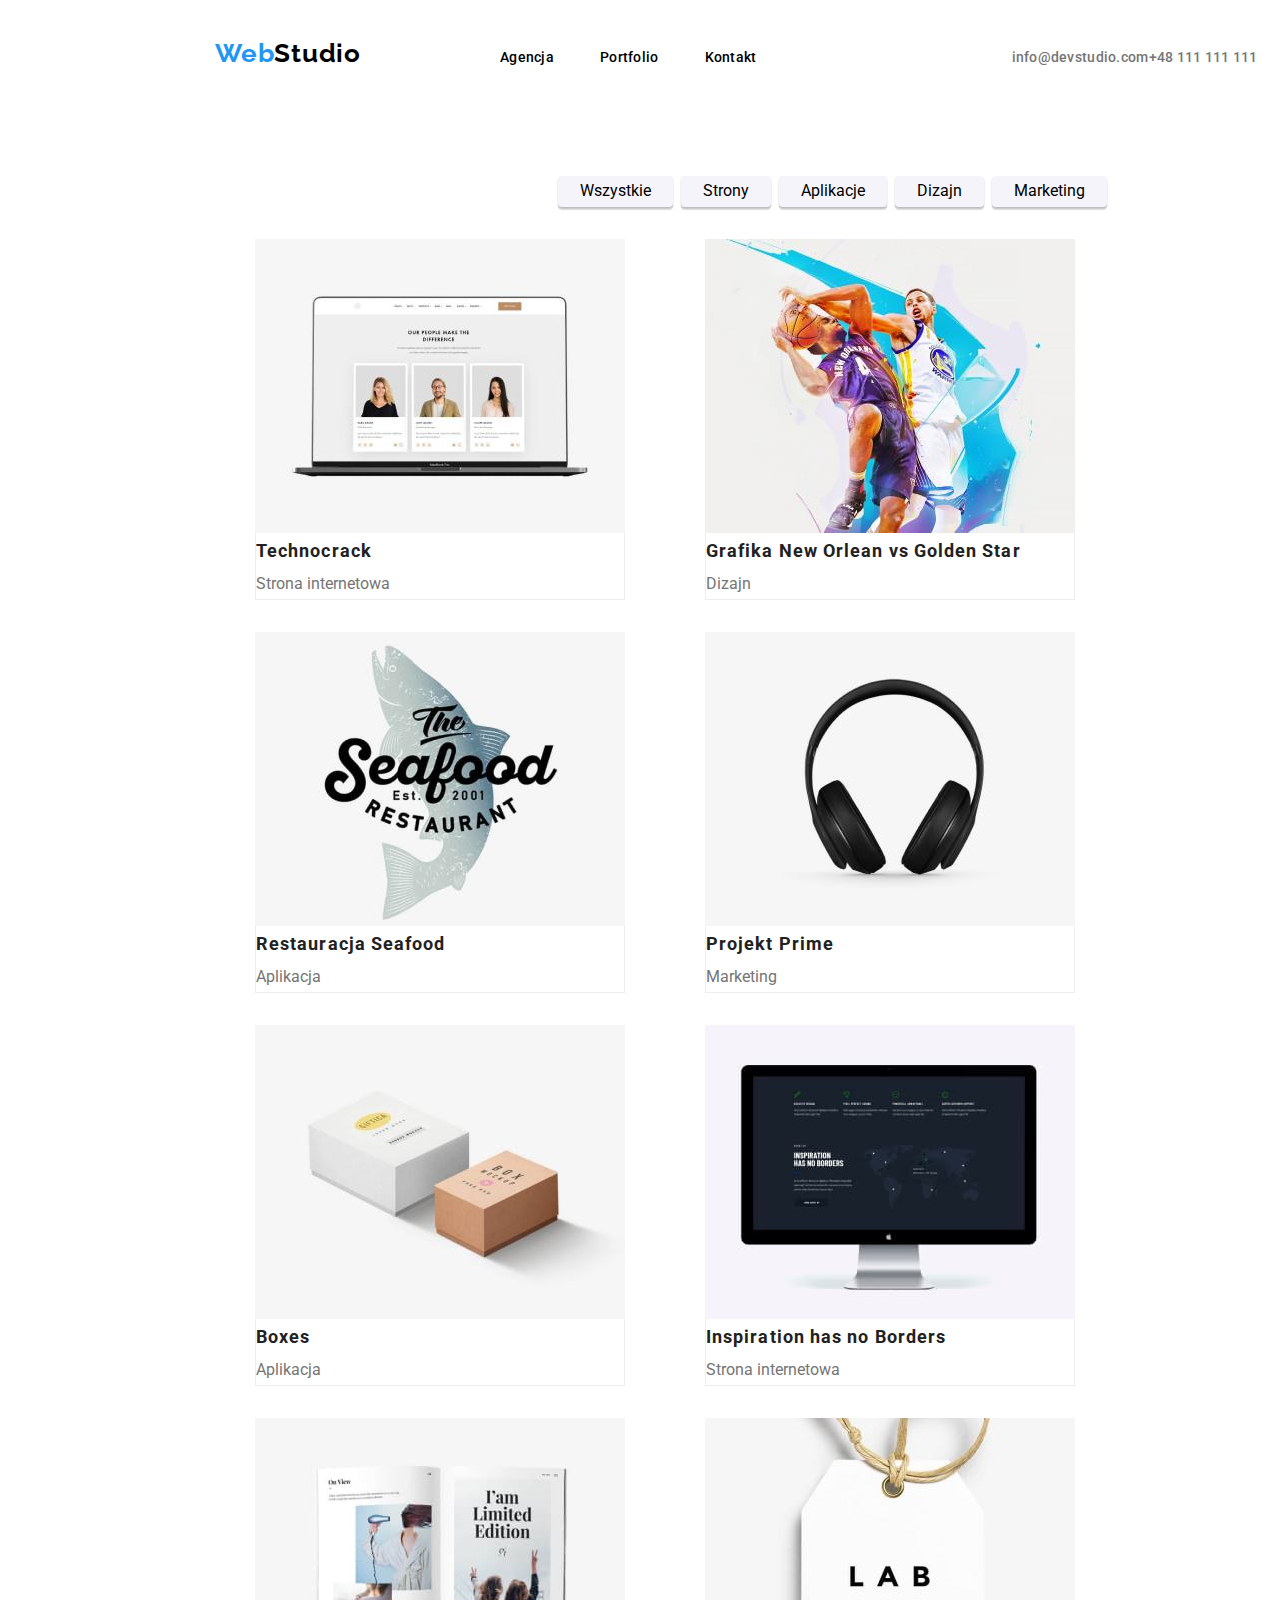
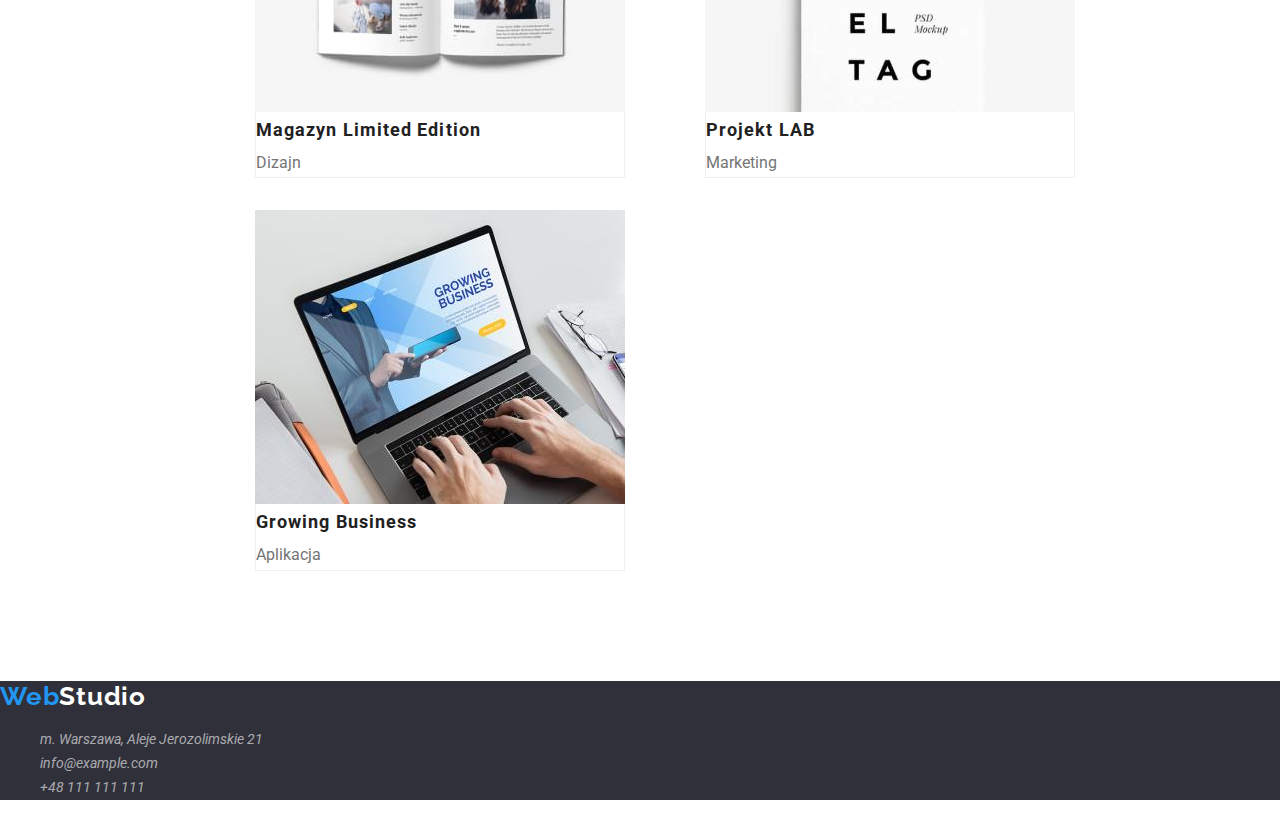
==== portfolio.html @ 96e6b560 "Add project" ====
<!DOCTYPE html>
<html lang="PL">
  <head>
    <meta charset="UTF-8" />
    <meta http-equiv="X-UA-Compatible" content="IE=edge" />
    <meta name="viewport" content="width=device-width, initial-scale=1.0" />
    <!--Open Google Fonts-->
    <link rel="preconnect" href="https://fonts.googleapis.com" />
    <link rel="preconnect" href="https://fonts.gstatic.com" crossorigin />
    <link
      href="https://fonts.googleapis.com/css2?family=Raleway:wght@700&family=Roboto:wght@400;500;700;900&display=swap"
      rel="stylesheet"
    />
    <!-- Close google fonts-->
    <link
      rel="stylesheet"
      href="https://cdnjs.cloudflare.com/ajax/libs/modern-normalize/1.0.0/modern-normalize.min.css"
    />
    <link rel="stylesheet" href="/css/styles.css" />
    <title>Portfolio</title>
  </head>

  <body>
    <div class="global-wrapper">
      <header>
        <section class="container">
          <a class="social-links" href="/index.html">
            <span class="top-webstudio-discriptions">Web</span
            ><span class="top-webstudio-discriptions-one">Studio</span></a
          >
          <nav>
            <ul class="container navigation">
              <li>
                <a class="nav-discription" href="#">Agencja</a>
              </li>
              <li>
                <a class="nav-discription" href="/portfolio.html">Portfolio</a>
              </li>
              <li>
                <a class="nav-discription" href="#">Kontakt</a>
              </li>
            </ul>
          </nav>

          <ul class="container">
            <li>
              <a class="contacts-discription" href="mailto:info@devstudio.com"
                >info@devstudio.com</a
              >
            </li>
            <li>
              <a class="contacts-discription" href="tel:+48111111111">+48 111 111 111</a>
            </li>
          </ul>
        </section>
      </header>

      <main>
        <div>
          <ul class="buttons-portfolio-area">
            <li><button class="selection-for-portfolio" type="button">Wszystkie</button></li>
            <li><button class="selection-for-portfolio" type="button">Strony</button></li>
            <li><button class="selection-for-portfolio" type="button">Aplikacje</button></li>
            <li><button class="selection-for-portfolio" type="button">Dizajn</button></li>
            <li><button class="selection-for-portfolio" type="button">Marketing</button></li>
          </ul>
        </div>

        <div class="photos-main-position">
          <ul class="photos-position">
            <li>
              <figure>
                <img
                  class="photos-discription"
                  src="images/portfolio-images/technocrack.jpg"
                  alt="strona internetowa, na której są pracownicy"
                />
                <figcaption class="figcaption-discription">
                  <span class="photo-text-style">Technocrack</span> <br />
                  Strona internetowa
                </figcaption>
              </figure>
            </li>
            <li>
              <figure>
                <img
                  class="photos-discription"
                  src="images/portfolio-images/grafika-new-orlean-vs-golden-star.jpg"
                  alt="strona internetowa, na której są pracownicy"
                />
                <figcaption class="figcaption-discription">
                  <span class="photo-text-style">Grafika New Orlean vs Golden Star</span> <br />
                  Dizajn
                </figcaption>
              </figure>
            </li>
            <li>
              <figure>
                <img
                  class="photos-discription"
                  src="images/portfolio-images/restauracja-seafood.jpg"
                  alt="strona internetowa, na której są pracownicy"
                />
                <figcaption class="figcaption-discription">
                  <span class="photo-text-style">Restauracja Seafood</span> <br />
                  Aplikacja
                </figcaption>
              </figure>
            </li>
            <li>
              <figure>
                <img
                  class="photos-discription"
                  src="images/portfolio-images/projekt-prime.jpg"
                  alt="strona internetowa, na której są pracownicy"
                />
                <figcaption class="figcaption-discription">
                  <span class="photo-text-style">Projekt Prime</span> <br />
                  Marketing
                </figcaption>
              </figure>
            </li>
            <li>
              <figure>
                <img
                  class="photos-discription"
                  src="images/portfolio-images/projekt-boxes.jpg"
                  alt="strona internetowa, na której są pracownicy"
                />
                <figcaption class="figcaption-discription">
                  <span class="photo-text-style">Boxes</span> <br />
                  Aplikacja
                </figcaption>
              </figure>
            </li>
            <li>
              <figure>
                <img
                  class="photos-discription"
                  src="images/portfolio-images/inspiration-has-no-borders.jpg"
                  alt="strona internetowa, na której są pracownicy"
                />
                <figcaption class="figcaption-discription">
                  <span class="photo-text-style">Inspiration has no Borders</span> <br />
                  Strona internetowa
                </figcaption>
              </figure>
            </li>
            <li>
              <figure>
                <img
                  class="photos-discription"
                  src="images/portfolio-images/magazyn-limited-edition.jpg"
                  alt="strona internetowa, na której są pracownicy"
                />
                <figcaption class="figcaption-discription">
                  <span class="photo-text-style">Magazyn Limited Edition</span> <br />
                  Dizajn
                </figcaption>
              </figure>
            </li>
            <li>
              <figure>
                <img
                  class="photos-discription"
                  src="images/portfolio-images/projekt-lab.jpg"
                  alt="strona internetowa, na której są pracownicy"
                />
                <figcaption class="figcaption-discription">
                  <span class="photo-text-style">Projekt LAB</span> <br />
                  Marketing
                </figcaption>
              </figure>
            </li>
            <li>
              <figure>
                <img
                  class="photos-discription"
                  src="images/portfolio-images/growing-business.jpg"
                  alt="strona internetowa, na której są pracownicy"
                />
                <figcaption class="figcaption-discription">
                  <span class="photo-text-style">Growing Business</span> <br />
                  Aplikacja
                </figcaption>
              </figure>
            </li>
          </ul>
        </div>
      </main>

      <footer>
        <div class="footer-discription">
          <a class="social-links" href="index.html">
            <span class="down-webstudio-discription">Web</span
            ><span class="down-webstudio-discription-one">Studio</span></a
          >
          <address>
            <ul>
              <li>
                <a class="footer-address" href="https://goo.gl/maps/fYrhQ94LUuPDDyDd8">
                  m. Warszawa, Aleje Jerozolimskie 21</a
                >
              </li>
              <li>
                <a class="footer-address" href="mailto:info@example.com">info@example.com</a>
              </li>
              <li>
                <a class="footer-address" href="tel:+48111111111">+48 111 111 111</a>
              </li>
            </ul>
          </address>
        </div>
      </footer>
    </div>
  </body>
</html>
---- css/styles.css ----
body {
  font-family: 'Roboto';
  color: var(--color-white);
  max-width: 1600px;
  margin: 0px auto;
}

ul,
li {
  list-style-type: none;
}

.global-wrapper {
  max-width: 1600px;
}

:root {
  --color-blue: #2196f3;
  --color-grey: #757575;
  --color-white: #ffffff;
  --bg-color: #2f303a;
}

.social-links {
  text-decoration: none;
}

.top-webstudio-discriptions-one,
.top-webstudio-discriptions {
  color: var(--color-blue);
  font-family: 'Raleway', sans-serif;
  font-weight: 700;
  font-size: 26px;
  line-height: 1.19;
  letter-spacing: 0.03em;
  text-decoration: none;
}

.top-webstudio-discriptions-one {
  color: #000000;
}

.nav-discription {
  margin-left: 46px;
  font-weight: 500;
  font-size: 14px;
  line-height: 1.14;
  letter-spacing: 0.02em;
  color: #000000;
  text-decoration: none;
}

.contacts-discription {
  font-weight: 500;
  font-size: 14px;
  line-height: 1.14;
  letter-spacing: 0.02em;
  color: var(--color-grey);
  text-decoration: none;
}

.contacts-discription:hover,
.footer-address:hover,
.nav-discription:hover {
  color: var(--color-blue);
}

.main-discription {
  margin-bottom: 94px;
  flex-direction: column;
  display: flex;
  align-items: center;
  justify-content: center;
  border: 1px solid red;
  background-color: var(--bg-color);
  width: 1600px;
  height: 600px;
}

.main-text {
  margin: 0px;
  max-width: 696px;
  font-weight: 900;
  font-size: 44px;
  line-height: 1.36;
  text-align: center;
  letter-spacing: 0.06em;
  color: var(--color-white);
}

.text-and-inf-block-area {
  display: flex;
  margin: 0px 0px 94px 215px;
  padding: 0px;
}

.inf-discription {
  margin-left: 30px;
  max-width: 270px;
  padding: 0px;
  font-weight: 400;
  font-size: 14px;
  line-height: 1.71;
  letter-spacing: 0.03em;
  color: var(--color-grey);
}

.button-type {
  border: none;
  border-radius: 4px;
  padding: 10px 41px 10px 42px;
  margin-top: -4px;
  background-color: var(--color-blue);
}

.selection {
  font-weight: 700;
  font-size: 16px;
  line-height: 1.87;
  letter-spacing: 0.06em;
  cursor: pointer;
  color: var(--color-white);
}

.selection-for-portfolio {
  margin-left: 8px;
  border: none;
  border-radius: 4px;
  padding: 6px 22px;
  box-shadow: 0px 3px 1px rgba(0, 0, 0, 0.1), 0px 1px 2px rgba(0, 0, 0, 0.08),
    0px 2px 2px rgba(0, 0, 0, 0.12);
  cursor: pointer;
  background: #f5f4fa;
}

.selection-for-portfolio:focus,
.selection-for-portfolio:active,
.selection-for-portfolio:hover {
  color: var(--color-white);
  background-color: var(--color-blue);
}

.text-block-discription {
  margin-left: 30px;
  margin-bottom: 10px;
  font-weight: 700;
  font-size: 14px;
  line-height: 1.14;
  letter-spacing: 0.03em;
  color: #212121;
}

.secondary-discription {
  margin-bottom: 94px;
  text-align: center;
  font-weight: 700;
  font-size: 36px;
  line-height: 1.16;
  letter-spacing: 0.03em;
  color: #212121;
}

.what-we-do {
  margin: 0px 0px 50px 0px;
}

.our-team {
  margin: 94px 0px 50px 0px;
  text-align: center;
}

.photos-block-two-area {
  display: flex;
}

.main-our-team {
  background: #f5f4fa;
  margin-bottom: 0px;
  margin-left: 215px;
}
.photos-position {
  display: flex;
  flex-wrap: wrap;
  margin: 0px 0px 94px 215px;
  padding: 0px;
}

.photos-discription {
  vertical-align: middle;
  width: 370px;
  height: 294px;
}

.photo-text-style {
  font-weight: 700;
  font-size: 18px;
  line-height: 2;
  letter-spacing: 0.06em;
  color: #212121;
}

.photos-block-two {
  margin-left: 30px;
  width: 270px;
  height: 260px;
}

.figcaption-discription {
  margin-top: 0px;
  border-left: 1px solid #eeeeee;
  border-bottom: 1px solid #eeeeee;
  border-right: 1px solid #eeeeee;
  font-weight: 400;
  font-size: 16px;
  line-height: 1.87;
  color: var(--color-grey);
}

.name-discription {
  text-align: center;
  margin-bottom: 10px;
  font-weight: 500;
  font-size: 16px;
  line-height: 1.18;
  letter-spacing: 0.03em;
  color: #212121;
}

.position {
  margin-left: 60px;
  text-align: center;
  font-weight: 400;
  font-size: 16px;
  line-height: 1.18;
  letter-spacing: 0.03em;
  color: var(--color-grey);
}

.footer-discription {
  margin: 0px 0px 0px 0;
  width: 1600px;
  background: var(--bg-color);
}

.footer-address {
  font-weight: 400;
  font-size: 14px;
  line-height: 1.7;
  color: rgba(255, 255, 255, 0.6);
  text-decoration: none;
}

.down-webstudio-discription,
.down-webstudio-discription-one {
  font-family: 'Raleway', sans-serif;
  font-weight: 700;
  font-size: 26px;
  line-height: 1.19;
  letter-spacing: 0.03em;
}

.down-webstudio-discription {
  color: var(--color-blue);
}

.down-webstudio-discription-one {
  color: var(--color-white);
}

.buttons-portfolio-area {
  display: flex;
  margin-top: 94px;
  margin-left: 510px;
}

.container {
  display: flex;
  align-items: flex-start;
  align-items: baseline;
  margin-top: 24px;
  margin-left: 215px;
  max-width: 1600px;
}

.navigation {
  margin-left: 93px;
  padding: 0px;
}
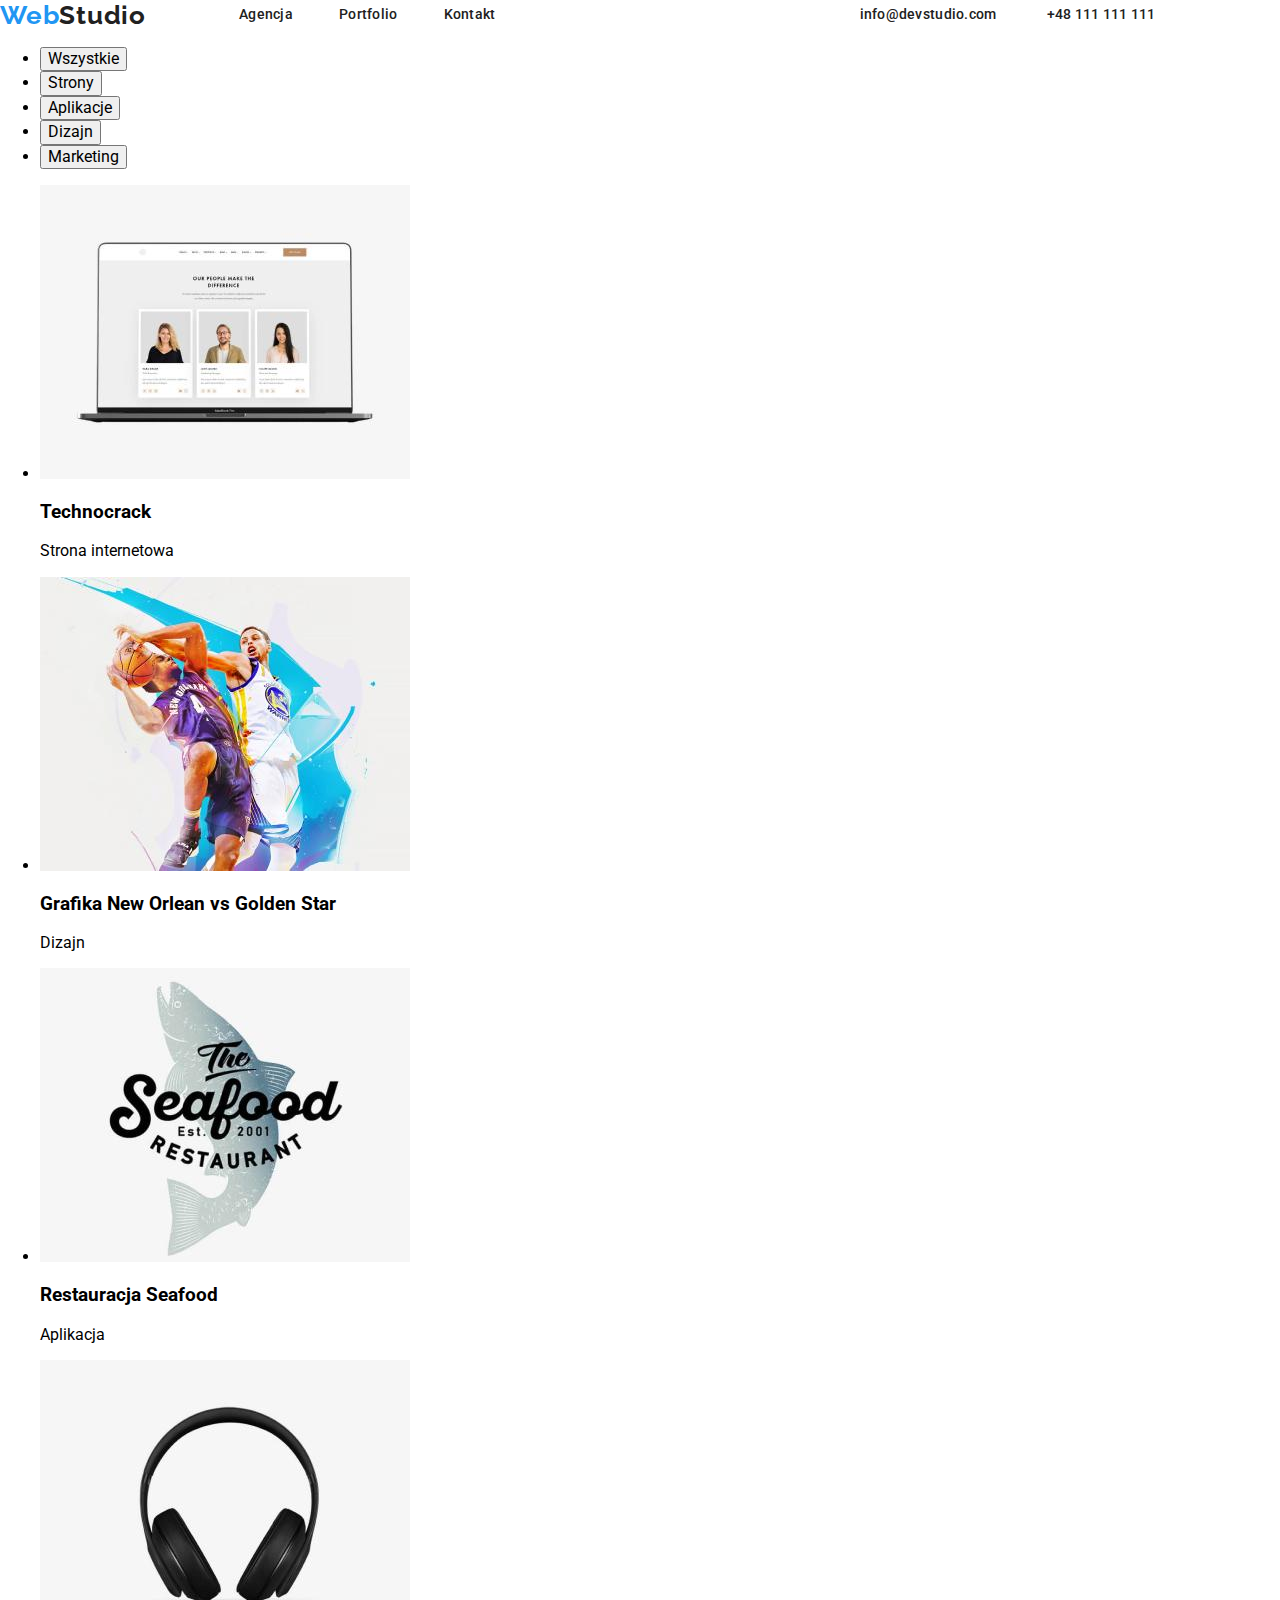
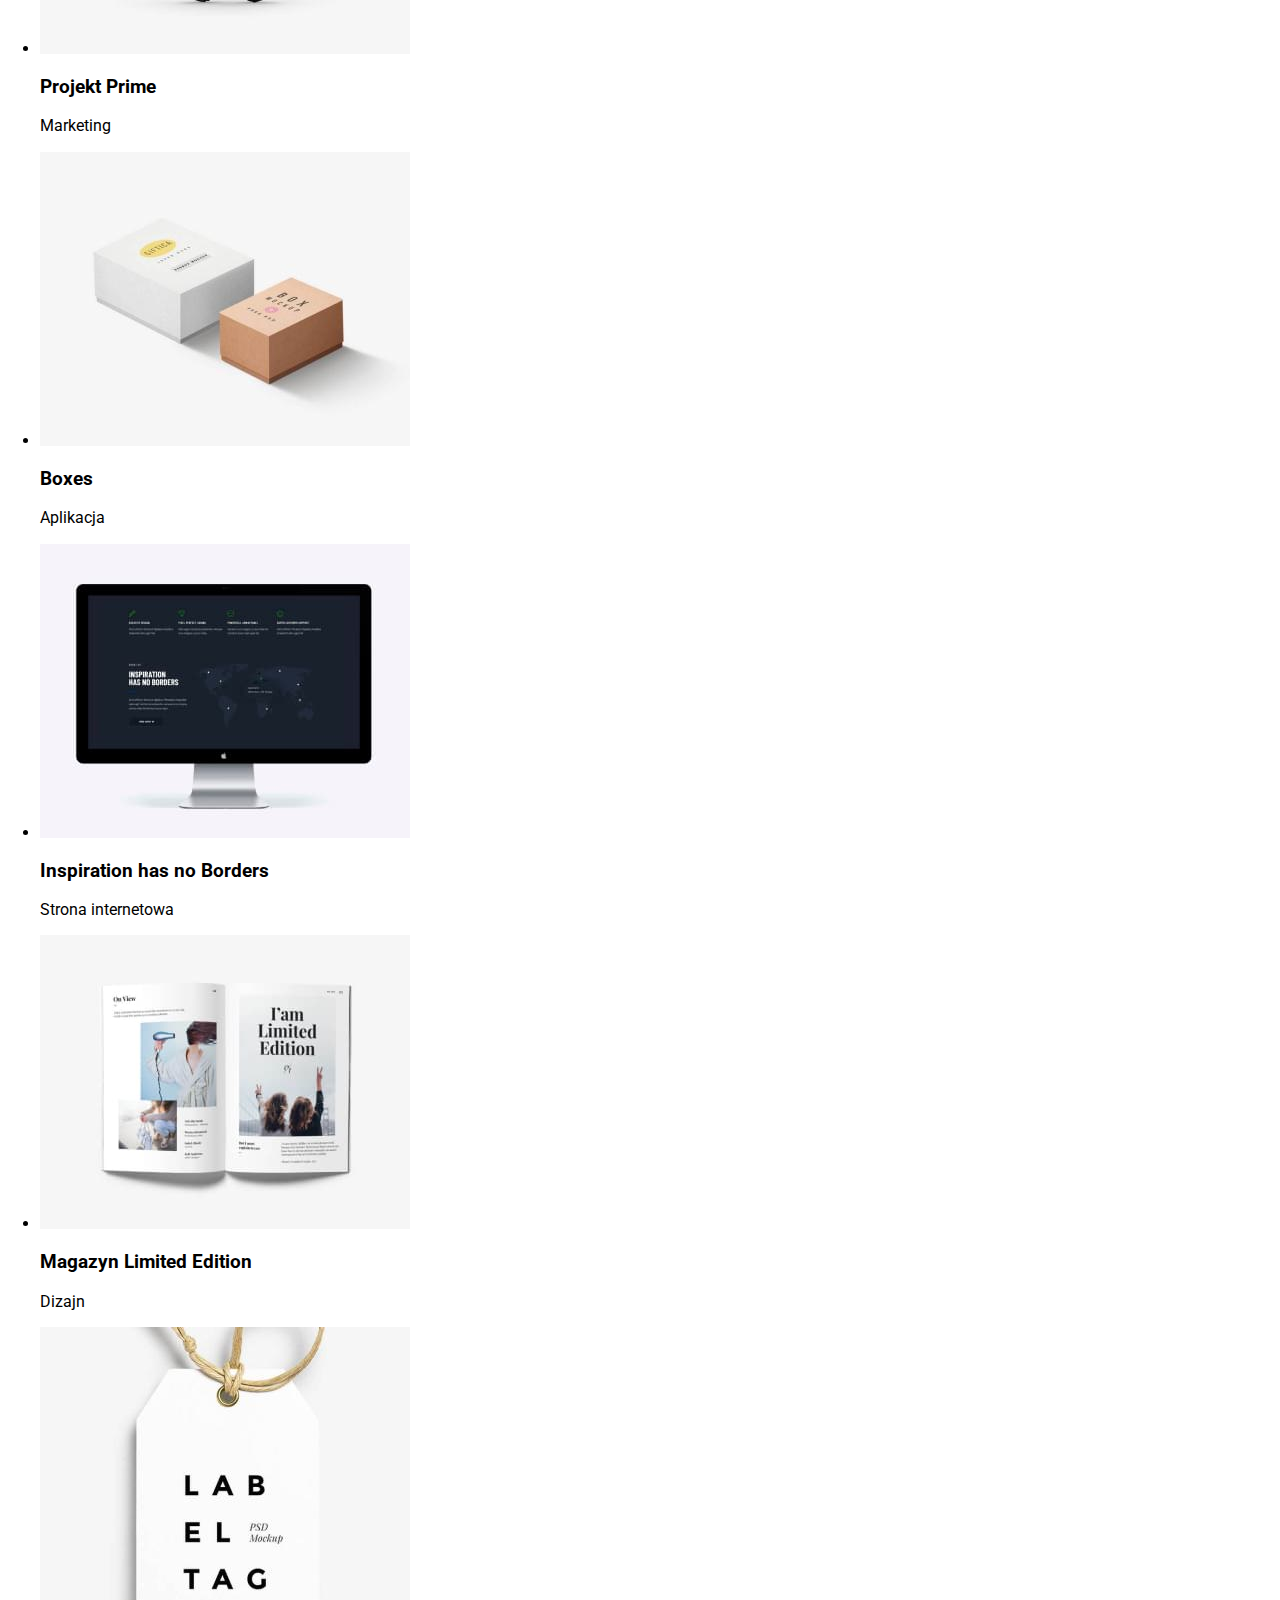
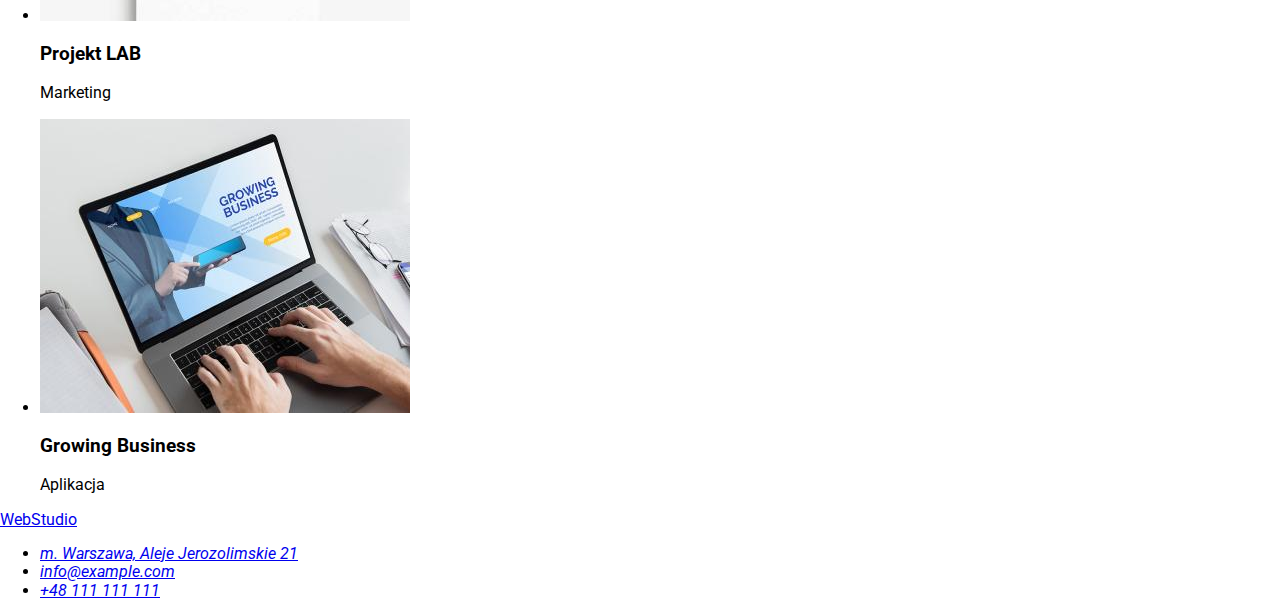
==== commit 4dc86272: "Global Changes" ====
--- a/portfolio.html
+++ b/portfolio.html
@@ -16,197 +16,139 @@
       rel="stylesheet"
       href="https://cdnjs.cloudflare.com/ajax/libs/modern-normalize/1.0.0/modern-normalize.min.css"
     />
-    <link rel="stylesheet" href="/css/styles.css" />
+    <link rel="stylesheet" href="css/styles.css" />
     <title>Portfolio</title>
   </head>
 
   <body>
-    <div class="global-wrapper">
-      <header>
-        <section class="container">
-          <a class="social-links" href="/index.html">
-            <span class="top-webstudio-discriptions">Web</span
-            ><span class="top-webstudio-discriptions-one">Studio</span></a
-          >
-          <nav>
-            <ul class="container navigation">
-              <li>
-                <a class="nav-discription" href="#">Agencja</a>
-              </li>
-              <li>
-                <a class="nav-discription" href="/portfolio.html">Portfolio</a>
-              </li>
-              <li>
-                <a class="nav-discription" href="#">Kontakt</a>
-              </li>
-            </ul>
-          </nav>
+    <header>
+      <section class="wrapper">
+        <div class="nav-discription">
+        <a class="social-links" href="/index.html"><span class="top-logo-one">Web</span><span class="top-logo-two">Studio</span></a>
+        <nav>
+          <ul class="nav-discription site-navigation">
+            <li><a class="social-links" href="#">Agencja</a></li>
+            <li>
+            <a class="social-links" href="portfolio.html">Portfolio</a>
+            </li>
+            <li><a class="social-links" href="#">Kontakt</a></li>
+          </ul>
+      </nav>
 
-          <ul class="container">
-            <li>
-              <a class="contacts-discription" href="mailto:info@devstudio.com"
-                >info@devstudio.com</a
-              >
-            </li>
-            <li>
-              <a class="contacts-discription" href="tel:+48111111111">+48 111 111 111</a>
-            </li>
-          </ul>
-        </section>
-      </header>
+        <ul class="nav-discription contacts">
+          <li>
+          <a class="social-links" href="mailto:info@devstudio.com">info@devstudio.com</a>
+          </li>
+          <li><a class="social-links" href="tel:+48111111111">+48 111 111 111</a></li>
+        </ul>
+      </div>
+    </header>
 
       <main>
         <div>
-          <ul class="buttons-portfolio-area">
-            <li><button class="selection-for-portfolio" type="button">Wszystkie</button></li>
-            <li><button class="selection-for-portfolio" type="button">Strony</button></li>
-            <li><button class="selection-for-portfolio" type="button">Aplikacje</button></li>
-            <li><button class="selection-for-portfolio" type="button">Dizajn</button></li>
-            <li><button class="selection-for-portfolio" type="button">Marketing</button></li>
+          <ul>
+            <li><button type="button">Wszystkie</button></li>
+            <li><button type="button">Strony</button></li>
+            <li><button type="button">Aplikacje</button></li>
+            <li><button type="button">Dizajn</button></li>
+            <li><button type="button">Marketing</button></li>
           </ul>
         </div>
 
-        <div class="photos-main-position">
-          <ul class="photos-position">
+        <div>
+          <ul>
             <li>
-              <figure>
-                <img
-                  class="photos-discription"
-                  src="images/portfolio-images/technocrack.jpg"
-                  alt="strona internetowa, na której są pracownicy"
-                />
-                <figcaption class="figcaption-discription">
-                  <span class="photo-text-style">Technocrack</span> <br />
-                  Strona internetowa
-                </figcaption>
-              </figure>
+              <img
+                src="images/portfolio-images/technocrack.jpg"
+                alt="strona internetowa, na której są pracownicy"
+              />
+              <h3>Technocrack</h3>
+              <p>Strona internetowa</p>
             </li>
             <li>
-              <figure>
-                <img
-                  class="photos-discription"
-                  src="images/portfolio-images/grafika-new-orlean-vs-golden-star.jpg"
-                  alt="strona internetowa, na której są pracownicy"
-                />
-                <figcaption class="figcaption-discription">
-                  <span class="photo-text-style">Grafika New Orlean vs Golden Star</span> <br />
-                  Dizajn
-                </figcaption>
-              </figure>
+              <img
+                src="images/portfolio-images/grafika-new-orlean-vs-golden-star.jpg"
+                alt="strona internetowa, na której są pracownicy"
+              />
+              <h3>Grafika New Orlean vs Golden Star</h3>
+              <p>Dizajn</p>
             </li>
             <li>
-              <figure>
-                <img
-                  class="photos-discription"
-                  src="images/portfolio-images/restauracja-seafood.jpg"
-                  alt="strona internetowa, na której są pracownicy"
-                />
-                <figcaption class="figcaption-discription">
-                  <span class="photo-text-style">Restauracja Seafood</span> <br />
-                  Aplikacja
-                </figcaption>
-              </figure>
+              <img
+                src="images/portfolio-images/restauracja-seafood.jpg"
+                alt="strona internetowa, na której są pracownicy"
+              />
+              <h3>Restauracja Seafood</h3>
+              <p>Aplikacja</p>
             </li>
             <li>
-              <figure>
-                <img
-                  class="photos-discription"
-                  src="images/portfolio-images/projekt-prime.jpg"
-                  alt="strona internetowa, na której są pracownicy"
-                />
-                <figcaption class="figcaption-discription">
-                  <span class="photo-text-style">Projekt Prime</span> <br />
-                  Marketing
-                </figcaption>
-              </figure>
+              <img
+                src="images/portfolio-images/projekt-prime.jpg"
+                alt="strona internetowa, na której są pracownicy"
+              />
+              <h3>Projekt Prime</h3>
+              <p>Marketing</p>
             </li>
             <li>
-              <figure>
-                <img
-                  class="photos-discription"
-                  src="images/portfolio-images/projekt-boxes.jpg"
-                  alt="strona internetowa, na której są pracownicy"
-                />
-                <figcaption class="figcaption-discription">
-                  <span class="photo-text-style">Boxes</span> <br />
-                  Aplikacja
-                </figcaption>
-              </figure>
+              <img
+                src="images/portfolio-images/projekt-boxes.jpg"
+                alt="strona internetowa, na której są pracownicy"
+              />
+              <h3>Boxes</h3>
+              <p>Aplikacja</p>
             </li>
             <li>
-              <figure>
-                <img
-                  class="photos-discription"
-                  src="images/portfolio-images/inspiration-has-no-borders.jpg"
-                  alt="strona internetowa, na której są pracownicy"
-                />
-                <figcaption class="figcaption-discription">
-                  <span class="photo-text-style">Inspiration has no Borders</span> <br />
-                  Strona internetowa
-                </figcaption>
-              </figure>
+              <img
+                src="images/portfolio-images/inspiration-has-no-borders.jpg"
+                alt="strona internetowa, na której są pracownicy"
+              />
+              <h3>Inspiration has no Borders</h3>
+              <p>Strona internetowa</p>
             </li>
             <li>
-              <figure>
-                <img
-                  class="photos-discription"
-                  src="images/portfolio-images/magazyn-limited-edition.jpg"
-                  alt="strona internetowa, na której są pracownicy"
-                />
-                <figcaption class="figcaption-discription">
-                  <span class="photo-text-style">Magazyn Limited Edition</span> <br />
-                  Dizajn
-                </figcaption>
-              </figure>
+              <img
+                src="images/portfolio-images/magazyn-limited-edition.jpg"
+                alt="strona internetowa, na której są pracownicy"
+              />
+              <h3>Magazyn Limited Edition</h3>
+              <p>Dizajn</p>
             </li>
             <li>
-              <figure>
-                <img
-                  class="photos-discription"
-                  src="images/portfolio-images/projekt-lab.jpg"
-                  alt="strona internetowa, na której są pracownicy"
-                />
-                <figcaption class="figcaption-discription">
-                  <span class="photo-text-style">Projekt LAB</span> <br />
-                  Marketing
-                </figcaption>
-              </figure>
+              <img
+                src="images/portfolio-images/projekt-lab.jpg"
+                alt="strona internetowa, na której są pracownicy"
+              />
+              <h3>Projekt LAB</h3>
+              <p>Marketing</p>
             </li>
             <li>
-              <figure>
-                <img
-                  class="photos-discription"
-                  src="images/portfolio-images/growing-business.jpg"
-                  alt="strona internetowa, na której są pracownicy"
-                />
-                <figcaption class="figcaption-discription">
-                  <span class="photo-text-style">Growing Business</span> <br />
-                  Aplikacja
-                </figcaption>
-              </figure>
+              <img
+                src="images/portfolio-images/growing-business.jpg"
+                alt="strona internetowa, na której są pracownicy"
+              />
+              <h3>Growing Business</h3>
+              <p>Aplikacja</p>
             </li>
           </ul>
         </div>
       </main>
 
       <footer>
-        <div class="footer-discription">
-          <a class="social-links" href="index.html">
-            <span class="down-webstudio-discription">Web</span
-            ><span class="down-webstudio-discription-one">Studio</span></a
-          >
+        <div>
+          <a href="index.html">WebStudio</a>
+
           <address>
             <ul>
               <li>
-                <a class="footer-address" href="https://goo.gl/maps/fYrhQ94LUuPDDyDd8">
-                  m. Warszawa, Aleje Jerozolimskie 21</a
+                <a href="https://goo.gl/maps/fYrhQ94LUuPDDyDd8"
+                  >m. Warszawa, Aleje Jerozolimskie 21</a
                 >
               </li>
               <li>
-                <a class="footer-address" href="mailto:info@example.com">info@example.com</a>
+                <a href="mailto:info@example.com">info@example.com</a>
               </li>
               <li>
-                <a class="footer-address" href="tel:+48111111111">+48 111 111 111</a>
+                <a href="tel:+48111111111">+48 111 111 111</a>
               </li>
             </ul>
           </address>
--- a/css/styles.css
+++ b/css/styles.css
@@ -1,85 +1,108 @@
 body {
   font-family: 'Roboto';
-  color: var(--color-white);
-  max-width: 1600px;
-  margin: 0px auto;
-}
-
-ul,
-li {
-  list-style-type: none;
+  background: #ffffff;
+}
+
+:root {
+  --color-black: #212121;
+  --color-white: #ffffff;
+  --color-blue: #2196f3;
+  --bg-color: #2f303a;
 }
 
 .global-wrapper {
-  max-width: 1600px;
-}
-
-:root {
-  --color-blue: #2196f3;
-  --color-grey: #757575;
-  --color-white: #ffffff;
-  --bg-color: #2f303a;
-}
-
-.social-links {
-  text-decoration: none;
-}
-
-.top-webstudio-discriptions-one,
-.top-webstudio-discriptions {
-  color: var(--color-blue);
-  font-family: 'Raleway', sans-serif;
-  font-weight: 700;
-  font-size: 26px;
-  line-height: 1.19;
-  letter-spacing: 0.03em;
-  text-decoration: none;
-}
-
-.top-webstudio-discriptions-one {
-  color: #000000;
+  max-width: 1200px;
+  margin: 0 auto;
+}
+
+.header-wrapper {
+  max-width: 1200px;
+  margin: 0 auto;
+  margin-bottom: 32px;
+  margin-top: 32px;
 }
 
 .nav-discription {
-  margin-left: 46px;
+  max-width: 1200px;
+  margin: 0px;
+  padding: 0px;
+  display: flex;
+  list-style: none;
+  align-items: center;
+}
+
+.site-navigation {
+  font-family: 'Roboto';
   font-weight: 500;
   font-size: 14px;
   line-height: 1.14;
   letter-spacing: 0.02em;
-  color: #000000;
-  text-decoration: none;
-}
-
-.contacts-discription {
+  margin-left: 93px;
+  gap: 46px;
+}
+
+.contacts {
+  font-family: 'Roboto';
   font-weight: 500;
   font-size: 14px;
   line-height: 1.14;
   letter-spacing: 0.02em;
-  color: var(--color-grey);
-  text-decoration: none;
-}
-
-.contacts-discription:hover,
-.footer-address:hover,
-.nav-discription:hover {
+  margin: 0px 0px 0px 364px;
+  padding: 0px;
+  gap: 50px;
+}
+
+.top-logo-one {
+  font-family: 'Raleway';
+  font-weight: 700;
+  font-size: 26px;
+  line-height: 1.19;
+  letter-spacing: 0.03em;
   color: var(--color-blue);
-}
-
-.main-discription {
+  text-decoration: none;
+}
+
+.top-logo-two {
+  font-family: 'Raleway';
+  font-weight: 700;
+  font-size: 26px;
+  line-height: 1.19;
+  letter-spacing: 0.03em;
+  color: var(--color-black);
+}
+
+.social-links {
+  text-decoration: none;
+  color: var(--color-black);
+}
+
+.contact-color {
+  color: #757575;
+}
+
+.social-links:hover {
+  color: var(--color-blue);
+}
+
+.wrapper-main-studio-discription {
+  margin: 0 auto;
   margin-bottom: 94px;
+  background-color: var(--bg-color);
+  max-width: 1600px;
+  height: 600px;
+}
+
+.main-studio-discription {
+  display: flex;
   flex-direction: column;
-  display: flex;
   align-items: center;
-  justify-content: center;
-  border: 1px solid red;
-  background-color: var(--bg-color);
-  width: 1600px;
-  height: 600px;
-}
-
-.main-text {
-  margin: 0px;
+}
+
+.main-studio-text {
+  margin-top: 200px;
+  margin-bottom: 40px;
   max-width: 696px;
+  font-family: 'Roboto';
   font-weight: 900;
   font-size: 44px;
   line-height: 1.36;
@@ -88,201 +111,167 @@
   color: var(--color-white);
 }
 
-.text-and-inf-block-area {
-  display: flex;
-  margin: 0px 0px 94px 215px;
-  padding: 0px;
-}
-
-.inf-discription {
-  margin-left: 30px;
-  max-width: 270px;
-  padding: 0px;
-  font-weight: 400;
-  font-size: 14px;
-  line-height: 1.71;
-  letter-spacing: 0.03em;
-  color: var(--color-grey);
-}
-
-.button-type {
+.studio-button {
+  width: 200px;
+  height: 50px;
   border: none;
+  box-shadow: 0px 4px 4px rgba(0, 0, 0, 0.15);
   border-radius: 4px;
-  padding: 10px 41px 10px 42px;
-  margin-top: -4px;
-  background-color: var(--color-blue);
-}
-
-.selection {
+  border-radius: 4px;
+  background: #2196f3;
+  cursor: pointer;
+}
+
+.studio-button-text {
+  font-family: 'Roboto';
   font-weight: 700;
   font-size: 16px;
   line-height: 1.87;
-  letter-spacing: 0.06em;
-  cursor: pointer;
   color: var(--color-white);
 }
 
-.selection-for-portfolio {
-  margin-left: 8px;
-  border: none;
-  border-radius: 4px;
-  padding: 6px 22px;
-  box-shadow: 0px 3px 1px rgba(0, 0, 0, 0.1), 0px 1px 2px rgba(0, 0, 0, 0.08),
-    0px 2px 2px rgba(0, 0, 0, 0.12);
-  cursor: pointer;
-  background: #f5f4fa;
-}
-
-.selection-for-portfolio:focus,
-.selection-for-portfolio:active,
-.selection-for-portfolio:hover {
-  color: var(--color-white);
-  background-color: var(--color-blue);
+.studio-text-block {
+  display: flex;
+  list-style: none;
+  gap: 30px;
+  margin-bottom: 94px;
+}
+
+.header-text-block {
+  margin: 0px;
+  margin-bottom: 10px;
+  font-family: 'Roboto';
+  font-weight: 700;
+  font-size: 14px;
+  line-height: 1.14;
+  letter-spacing: 0.03em;
+  color: var(--color-black);
 }
 
 .text-block-discription {
-  margin-left: 30px;
-  margin-bottom: 10px;
-  font-weight: 700;
-  font-size: 14px;
-  line-height: 1.14;
-  letter-spacing: 0.03em;
-  color: #212121;
-}
-
-.secondary-discription {
-  margin-bottom: 94px;
+  max-width: 270px;
+  font-family: 'Roboto';
+  font-weight: 400;
+  font-size: 14px;
+  line-height: 1.71;
+  letter-spacing: 0.03em;
+  color: #757575;
+}
+
+.our-activities,
+.our-team {
   text-align: center;
+  font-family: 'Roboto';
   font-weight: 700;
   font-size: 36px;
   line-height: 1.16;
   letter-spacing: 0.03em;
-  color: #212121;
-}
-
-.what-we-do {
-  margin: 0px 0px 50px 0px;
+  color: var(--color-black);
+}
+
+.our-activities-area {
+  margin-bottom: 94px;
+}
+
+.our-activities {
+  margin-bottom: 50px;
+}
+
+.images-our-activities {
+  display: flex;
+  gap: 30px;
+  list-style: none;
+}
+
+.our-team-area {
+  margin: 0 auto;
+  max-width: 1600px;
+  height: 648px;
+  background: #f5f4fa;
 }
 
 .our-team {
-  margin: 94px 0px 50px 0px;
+  padding-top: 94px;
+  margin-bottom: 50px;
+}
+
+.images-our-team {
+  display: flex;
+  gap: 30px;
+  list-style: none;
+}
+
+.images-our-team-discription {
+  max-width: 270px;
+}
+
+.img-border-our-team {
   text-align: center;
-}
-
-.photos-block-two-area {
-  display: flex;
-}
-
-.main-our-team {
-  background: #f5f4fa;
-  margin-bottom: 0px;
-  margin-left: 215px;
-}
-.photos-position {
-  display: flex;
-  flex-wrap: wrap;
-  margin: 0px 0px 94px 215px;
-  padding: 0px;
-}
-
-.photos-discription {
-  vertical-align: middle;
-  width: 370px;
-  height: 294px;
-}
-
-.photo-text-style {
-  font-weight: 700;
-  font-size: 18px;
-  line-height: 2;
-  letter-spacing: 0.06em;
-  color: #212121;
-}
-
-.photos-block-two {
-  margin-left: 30px;
-  width: 270px;
-  height: 260px;
-}
-
-.figcaption-discription {
-  margin-top: 0px;
-  border-left: 1px solid #eeeeee;
-  border-bottom: 1px solid #eeeeee;
-  border-right: 1px solid #eeeeee;
-  font-weight: 400;
-  font-size: 16px;
-  line-height: 1.87;
-  color: var(--color-grey);
-}
-
-.name-discription {
-  text-align: center;
-  margin-bottom: 10px;
+  background: var(--color-white);
+  box-shadow: 0px 1px 3px rgba(0, 0, 0, 0.12), 0px 1px 1px rgba(0, 0, 0, 0.14),
+    0px 2px 1px rgba(0, 0, 0, 0.2);
+  border-radius: 0px 0px 4px 4px;
+}
+
+.employee-name {
+  font-family: 'Roboto';
   font-weight: 500;
   font-size: 16px;
-  line-height: 1.18;
-  letter-spacing: 0.03em;
-  color: #212121;
-}
-
-.position {
-  margin-left: 60px;
-  text-align: center;
+  line-height: 1.19;
+  letter-spacing: 0.03em;
+  color: var(--color-black);
+}
+
+.employee-position {
+  font-family: 'Roboto';
   font-weight: 400;
   font-size: 16px;
   line-height: 1.18;
   letter-spacing: 0.03em;
-  color: var(--color-grey);
+  color: #757575;
+}
+
+.footer-wrapper {
+  margin: 0 auto;
+  background-color: var(--bg-color);
+  max-width: 1600px;
 }
 
 .footer-discription {
-  margin: 0px 0px 0px 0;
-  width: 1600px;
-  background: var(--bg-color);
-}
-
-.footer-address {
+  margin: 0 auto;
+  max-width: 1200px;
+  display: flex;
+  flex-direction: column;
+  align-items: baseline;
+}
+
+.footer-logo-one {
+  font-family: 'Raleway';
+  font-weight: 700;
+  font-size: 26px;
+  line-height: 1.19;
+  letter-spacing: 0.03em;
+  color: var(--color-blue);
+  text-decoration: none;
+}
+
+.footer-logo-two {
+  font-family: 'Raleway';
+  font-weight: 700;
+  font-size: 26px;
+  line-height: 1.19;
+  letter-spacing: 0.03em;
+  color: var(--color-white);
+  text-decoration: none;
+}
+
+.footer-contacts {
+  list-style: none;
+  padding: 0px;
+  font-family: 'Roboto';
   font-weight: 400;
   font-size: 14px;
-  line-height: 1.7;
+  line-height: 1.71;
+  letter-spacing: 0.03em;
   color: rgba(255, 255, 255, 0.6);
-  text-decoration: none;
-}
-
-.down-webstudio-discription,
-.down-webstudio-discription-one {
-  font-family: 'Raleway', sans-serif;
-  font-weight: 700;
-  font-size: 26px;
-  line-height: 1.19;
-  letter-spacing: 0.03em;
-}
-
-.down-webstudio-discription {
-  color: var(--color-blue);
-}
-
-.down-webstudio-discription-one {
-  color: var(--color-white);
-}
-
-.buttons-portfolio-area {
-  display: flex;
-  margin-top: 94px;
-  margin-left: 510px;
-}
-
-.container {
-  display: flex;
-  align-items: flex-start;
-  align-items: baseline;
-  margin-top: 24px;
-  margin-left: 215px;
-  max-width: 1600px;
-}
-
-.navigation {
-  margin-left: 93px;
-  padding: 0px;
-}
+}
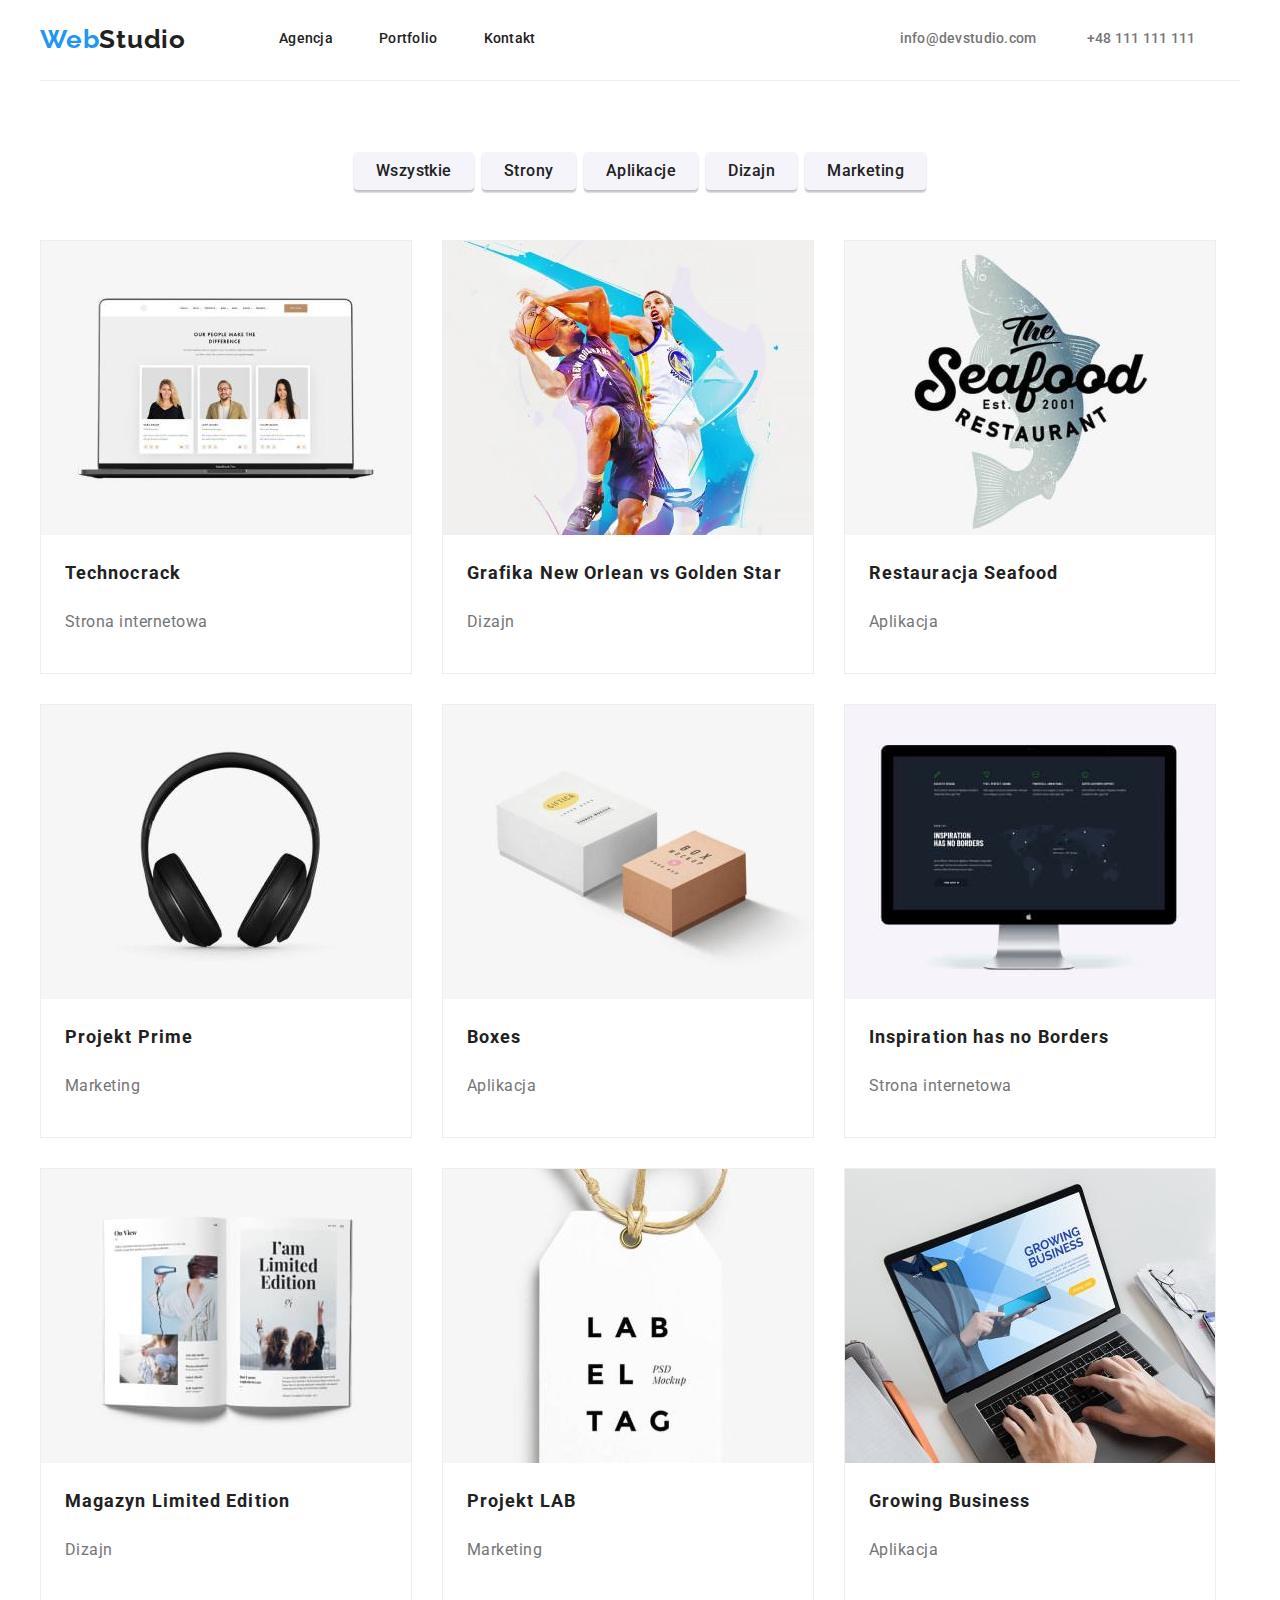
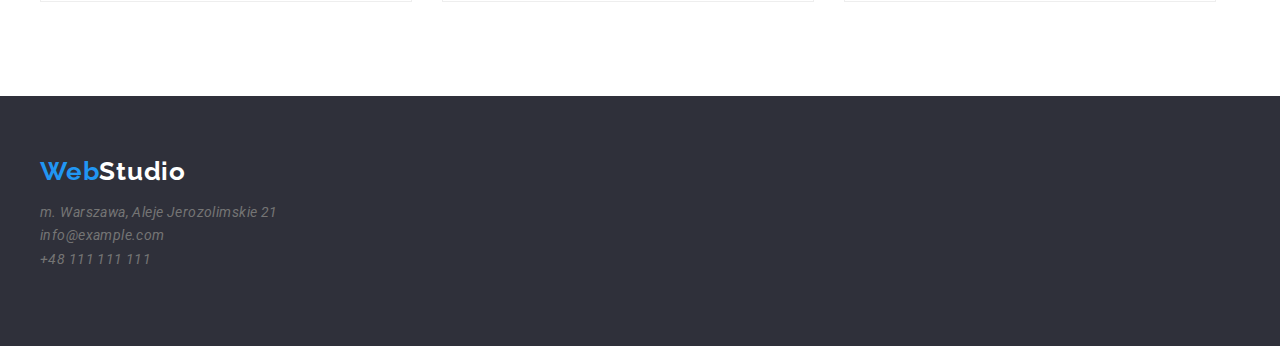
==== commit d65dbdef: "1 commit hw3" ====
--- a/portfolio.html
+++ b/portfolio.html
@@ -22,7 +22,7 @@
 
   <body>
     <header>
-      <section class="wrapper">
+      <section class="header-wrapper header-wrapper-portfolio">
         <div class="nav-discription">
         <a class="social-links" href="/index.html"><span class="top-logo-one">Web</span><span class="top-logo-two">Studio</span></a>
         <nav>
@@ -37,118 +37,135 @@
 
         <ul class="nav-discription contacts">
           <li>
-          <a class="social-links" href="mailto:info@devstudio.com">info@devstudio.com</a>
+          <a class="social-links contact-color" href="mailto:info@devstudio.com">info@devstudio.com</a>
           </li>
-          <li><a class="social-links" href="tel:+48111111111">+48 111 111 111</a></li>
+          <li><a class="social-links contact-color" href="tel:+48111111111">+48 111 111 111</a></li>
         </ul>
       </div>
     </header>
 
       <main>
-        <div>
-          <ul>
-            <li><button type="button">Wszystkie</button></li>
-            <li><button type="button">Strony</button></li>
-            <li><button type="button">Aplikacje</button></li>
-            <li><button type="button">Dizajn</button></li>
-            <li><button type="button">Marketing</button></li>
+        <section>
+          <ul class="portfolio-buttons-area global-wrapper">
+            <li><button class="portfolio-buttons" type="button">Wszystkie</button></li>
+            <li><button class="portfolio-buttons" type="button">Strony</button></li>
+            <li><button class="portfolio-buttons" type="button">Aplikacje</button></li>
+            <li><button class="portfolio-buttons" type="button">Dizajn</button></li>
+            <li><button class="portfolio-buttons" type="button">Marketing</button></li>
           </ul>
-        </div>
+        </section>
 
-        <div>
-          <ul>
+        <section class="global-wrapper">
+          <ul class="portfolio-projects">
             <li>
-              <img
+              <img class="images-portfolio"
                 src="images/portfolio-images/technocrack.jpg"
                 alt="strona internetowa, na której są pracownicy"
               />
-              <h3>Technocrack</h3>
-              <p>Strona internetowa</p>
+              <div class="border-projects-discription">
+              <h3 class="project-name">Technocrack</h3>
+              <p class="project-discription">Strona internetowa</p>
+            </div>
             </li>
+            
             <li>
-              <img
+              <img class="images-portfolio"
                 src="images/portfolio-images/grafika-new-orlean-vs-golden-star.jpg"
                 alt="strona internetowa, na której są pracownicy"
               />
-              <h3>Grafika New Orlean vs Golden Star</h3>
-              <p>Dizajn</p>
+              <div class="border-projects-discription">
+              <h3 class="project-name">Grafika New Orlean vs Golden Star</h3>
+              <p class="project-discription">Dizajn</p>
+            </div>
             </li>
             <li>
-              <img
+              <img class="images-portfolio"
                 src="images/portfolio-images/restauracja-seafood.jpg"
                 alt="strona internetowa, na której są pracownicy"
               />
-              <h3>Restauracja Seafood</h3>
-              <p>Aplikacja</p>
+              <div class="border-projects-discription">
+              <h3 class="project-name">Restauracja Seafood</h3>
+              <p class="project-discription">Aplikacja</p>
+            </div>
             </li>
             <li>
-              <img
+              <img class="images-portfolio"
                 src="images/portfolio-images/projekt-prime.jpg"
                 alt="strona internetowa, na której są pracownicy"
               />
-              <h3>Projekt Prime</h3>
-              <p>Marketing</p>
+              <div class="border-projects-discription">
+              <h3 class="project-name">Projekt Prime</h3>
+              <p class="project-discription">Marketing</p>
+            </div>
             </li>
             <li>
-              <img
+              <img class="images-portfolio"
                 src="images/portfolio-images/projekt-boxes.jpg"
                 alt="strona internetowa, na której są pracownicy"
               />
-              <h3>Boxes</h3>
-              <p>Aplikacja</p>
+              <div class="border-projects-discription">
+              <h3 class="project-name">Boxes</h3>
+              <p class="project-discription">Aplikacja</p>
+            </div>
             </li>
             <li>
-              <img
+              <img class="images-portfolio"
                 src="images/portfolio-images/inspiration-has-no-borders.jpg"
                 alt="strona internetowa, na której są pracownicy"
               />
-              <h3>Inspiration has no Borders</h3>
-              <p>Strona internetowa</p>
+              <div class="border-projects-discription">
+              <h3 class="project-name">Inspiration has no Borders</h3>
+              <p class="project-discription">Strona internetowa</p>
+            </div>
             </li>
             <li>
-              <img
+              <img class="images-portfolio"
                 src="images/portfolio-images/magazyn-limited-edition.jpg"
                 alt="strona internetowa, na której są pracownicy"
               />
-              <h3>Magazyn Limited Edition</h3>
-              <p>Dizajn</p>
+              <div class="border-projects-discription">
+              <h3 class="project-name">Magazyn Limited Edition</h3>
+              <p class="project-discription">Dizajn</p>
+            </div>
             </li>
             <li>
-              <img
+              <img class="images-portfolio"
                 src="images/portfolio-images/projekt-lab.jpg"
                 alt="strona internetowa, na której są pracownicy"
               />
-              <h3>Projekt LAB</h3>
-              <p>Marketing</p>
+              <div class="border-projects-discription">
+              <h3 class="project-name">Projekt LAB</h3>
+              <p class="project-discription">Marketing</p>
+            </div>
             </li>
             <li>
-              <img
+              <img class="images-portfolio"
                 src="images/portfolio-images/growing-business.jpg"
                 alt="strona internetowa, na której są pracownicy"
               />
-              <h3>Growing Business</h3>
-              <p>Aplikacja</p>
+              <div class="border-projects-discription">
+              <h3 class="project-name">Growing Business</h3>
+              <p class="project-discription">Aplikacja</p>
+            </div>
             </li>
           </ul>
-        </div>
+        </section>
       </main>
 
-      <footer>
-        <div>
-          <a href="index.html">WebStudio</a>
-
+      <footer class="footer-wrapper">
+        <div class="footer-discription">
+          <a class="social-links" href="index.html"><span class="footer-logo-one">Web</span><span class="footer-logo-two">Studio</span></a>
           <address>
-            <ul>
+            <ul class="footer-contacts">
               <li>
-                <a href="https://goo.gl/maps/fYrhQ94LUuPDDyDd8"
-                  >m. Warszawa, Aleje Jerozolimskie 21</a
-                >
+                <a class="social-links contact-color" href="https://goo.gl/maps/fYrhQ94LUuPDDyDd8">
+                  m. Warszawa, Aleje Jerozolimskie 21</a>
               </li>
               <li>
-                <a href="mailto:info@example.com">info@example.com</a>
+                <a class="social-links contact-color" href="mailto:info@example.com">info@example.com</a>
               </li>
               <li>
-                <a href="tel:+48111111111">+48 111 111 111</a>
+                <a class="social-links contact-color" href="tel:+48111111111">+48 111 111 111</a>
               </li>
             </ul>
           </address>
--- a/css/styles.css
+++ b/css/styles.css
@@ -17,14 +17,23 @@
 
 .header-wrapper {
   max-width: 1200px;
-  margin: 0 auto;
-  margin-bottom: 32px;
-  margin-top: 32px;
+  margin-bottom: 24px;
+  margin-top: 25px;
+  margin-left: 215px;
+}
+
+.header-wrapper-portfolio {
+  max-width: 1200px;
+  margin: 0 auto;
+  border-bottom: 1px solid #ececec;
+  margin-bottom: 71px;
+  padding-top: 24px;
+  padding-bottom: 25px;
 }
 
 .nav-discription {
   max-width: 1200px;
-  margin: 0px;
+  margin: 0px auto;
   padding: 0px;
   display: flex;
   list-style: none;
@@ -184,7 +193,6 @@
 }
 
 .our-team-area {
-  margin: 0 auto;
   max-width: 1600px;
   height: 648px;
   background: #f5f4fa;
@@ -196,6 +204,8 @@
 }
 
 .images-our-team {
+  max-width: 1200px;
+  margin: 0 auto;
   display: flex;
   gap: 30px;
   list-style: none;
@@ -203,6 +213,7 @@
 
 .images-our-team-discription {
   max-width: 270px;
+  height: 260px;
 }
 
 .img-border-our-team {
@@ -232,17 +243,18 @@
 }
 
 .footer-wrapper {
-  margin: 0 auto;
+  max-width: 1600px;
   background-color: var(--bg-color);
-  max-width: 1600px;
 }
 
 .footer-discription {
-  margin: 0 auto;
-  max-width: 1200px;
   display: flex;
   flex-direction: column;
-  align-items: baseline;
+  max-width: 1200px;
+  margin: 0 auto;
+  padding-top: 60px;
+  padding-bottom: 60px;
+  
 }
 
 .footer-logo-one {
@@ -275,3 +287,79 @@
   letter-spacing: 0.03em;
   color: rgba(255, 255, 255, 0.6);
 }
+
+.portfolio-buttons-area {
+  margin-bottom: 50px;
+  padding: 0;
+  display: flex;
+  flex-direction: row;
+  justify-content: center;
+  gap: 8px;
+  list-style-type: none;
+}
+
+.portfolio-buttons {
+  font-family: 'Roboto';
+  font-weight: 500;
+  font-size: 16px;
+  line-height: 1.62;
+  letter-spacing: 0.03em;
+  color: var(--color-black);
+  background: #f5f4fa;
+  border: none;
+  border-radius: 4px;
+  box-shadow: 0px 3px 1px rgba(0, 0, 0, 0.1), 0px 1px 2px rgba(0, 0, 0, 0.08),
+    0px 2px 2px rgba(0, 0, 0, 0.12);
+  cursor: pointer;
+  padding: 6px 22px 6px 22px;
+}
+
+.portfolio-buttons:hover {
+  color: var(--color-white);
+  background-color: var(--color-blue);
+}
+
+.portfolio-projects {
+  margin-bottom: 94px;
+  padding: 0px;
+  display: flex;
+  flex-wrap: wrap;
+  list-style-type: none;
+  gap: 30px;
+}
+
+.project-name {
+  margin: 0px;
+  padding: 0px;
+  font-family: 'Roboto';
+  font-weight: 700;
+  font-size: 18px;
+  line-height: 2;
+  letter-spacing: 0.06em;
+  color: var(--color-black);
+}
+
+.project-discription {
+  font-family: 'Roboto';
+  font-weight: 400;
+  font-size: 16px;
+  line-height: 1.87;
+  letter-spacing: 0.03em;
+  color: #757575;
+}
+
+.images-portfolio {
+  vertical-align: middle;
+  background: var(--color-white);
+  border-top: 1px solid #eeeeee;
+  border-right: 1px solid #eeeeee;
+  border-left: 1px solid #eeeeee;
+}
+
+.border-projects-discription {
+  padding: 20px 24px;
+  background: var(--color-white);
+  border-left: 1px solid #eeeeee;
+  border-bottom: 1px solid #eeeeee;
+  border-right: 1px solid #eeeeee;
+}
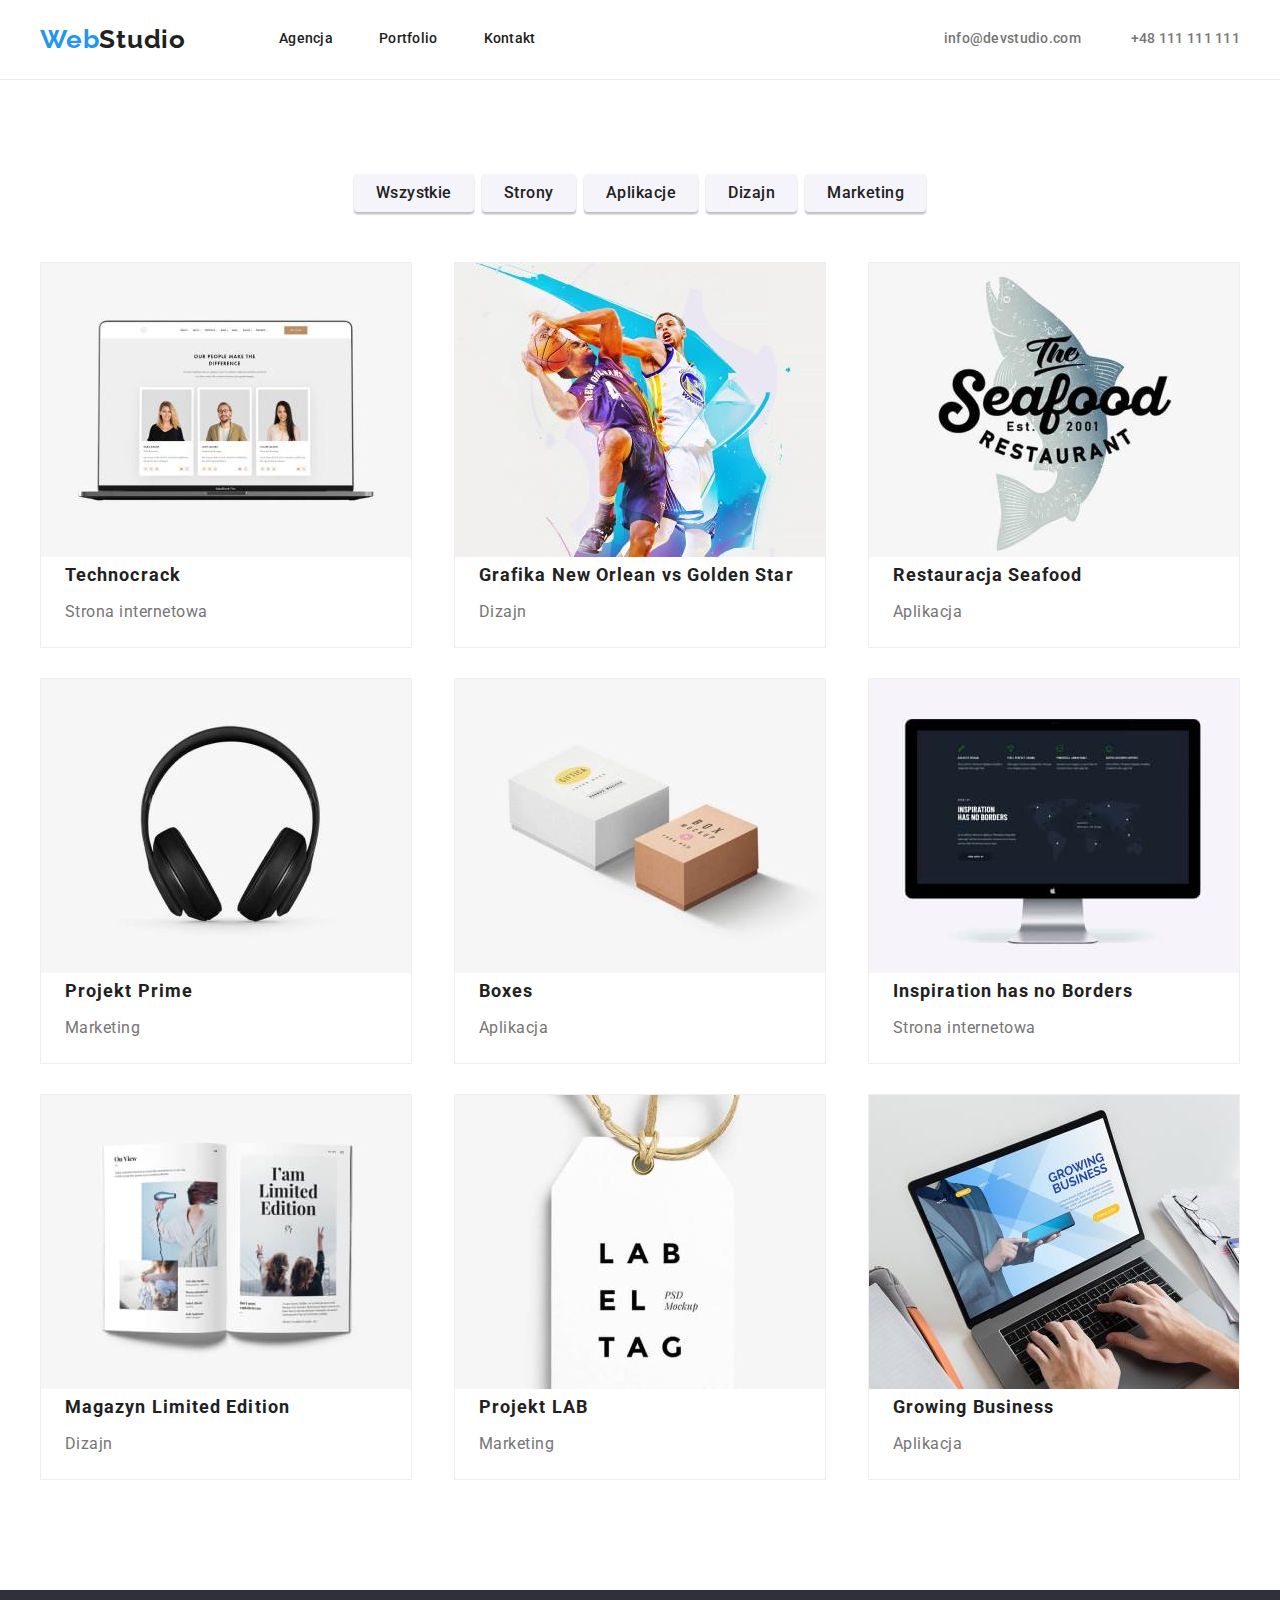
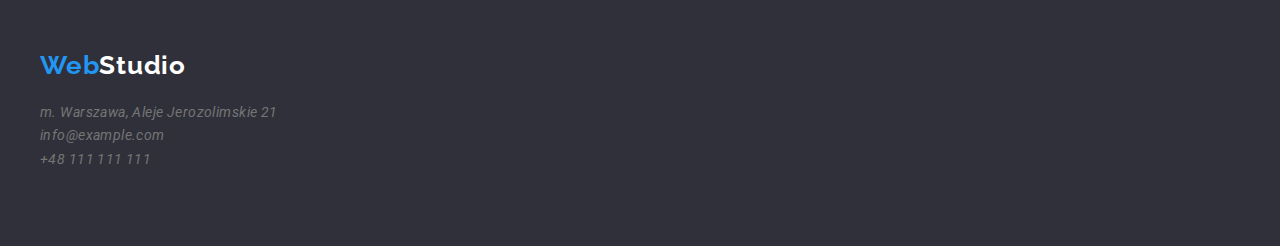
==== commit 5921560a: "1 poprawka hw3" ====
--- a/portfolio.html
+++ b/portfolio.html
@@ -21,12 +21,13 @@
   </head>
 
   <body>
-    <header>
-      <section class="header-wrapper header-wrapper-portfolio">
+    <header class="protfolio-header-border">
+      <div class="container">
         <div class="nav-discription">
+          <div class="nav-area">
         <a class="social-links" href="/index.html"><span class="top-logo-one">Web</span><span class="top-logo-two">Studio</span></a>
         <nav>
-          <ul class="nav-discription site-navigation">
+          <ul class="site-navigation">
             <li><a class="social-links" href="#">Agencja</a></li>
             <li>
             <a class="social-links" href="portfolio.html">Portfolio</a>
@@ -34,19 +35,21 @@
             <li><a class="social-links" href="#">Kontakt</a></li>
           </ul>
       </nav>
-
-        <ul class="nav-discription contacts">
+    </div>
+    
+        <ul class="contacts">
           <li>
-          <a class="social-links contact-color" href="mailto:info@devstudio.com">info@devstudio.com</a>
+          <a class="social-links contacts-color" href="mailto:info@devstudio.com">info@devstudio.com</a>
           </li>
-          <li><a class="social-links contact-color" href="tel:+48111111111">+48 111 111 111</a></li>
+          <li><a class="social-links contacts-color" href="tel:+48111111111">+48 111 111 111</a></li>
         </ul>
+      </div>
       </div>
     </header>
 
       <main>
         <section>
-          <ul class="portfolio-buttons-area global-wrapper">
+          <ul class="portfolio-buttons-area container">
             <li><button class="portfolio-buttons" type="button">Wszystkie</button></li>
             <li><button class="portfolio-buttons" type="button">Strony</button></li>
             <li><button class="portfolio-buttons" type="button">Aplikacje</button></li>
@@ -55,7 +58,7 @@
           </ul>
         </section>
 
-        <section class="global-wrapper">
+        <section class="container">
           <ul class="portfolio-projects">
             <li>
               <img class="images-portfolio"
@@ -153,24 +156,25 @@
       </main>
 
       <footer class="footer-wrapper">
+        <div class="container">
         <div class="footer-discription">
           <a class="social-links" href="index.html"><span class="footer-logo-one">Web</span><span class="footer-logo-two">Studio</span></a>
           <address>
             <ul class="footer-contacts">
               <li>
-                <a class="social-links contact-color" href="https://goo.gl/maps/fYrhQ94LUuPDDyDd8">
+                <a class="social-links contacts-color" href="https://goo.gl/maps/fYrhQ94LUuPDDyDd8">
                   m. Warszawa, Aleje Jerozolimskie 21</a>
               </li>
               <li>
-                <a class="social-links contact-color" href="mailto:info@example.com">info@example.com</a>
+                <a class="social-links contacts-color" href="mailto:info@example.com">info@example.com</a>
               </li>
               <li>
-                <a class="social-links contact-color" href="tel:+48111111111">+48 111 111 111</a>
+                <a class="social-links contacts-color" href="tel:+48111111111">+48 111 111 111</a>
               </li>
             </ul>
           </address>
         </div>
+      </div>
       </footer>
-    </div>
   </body>
 </html>
--- a/css/styles.css
+++ b/css/styles.css
@@ -1,83 +1,95 @@
 body {
   font-family: 'Roboto';
-  background: #ffffff;
+  background: var(--color-white);
+  max-width: 1600px;
 }
 
 :root {
   --color-black: #212121;
   --color-white: #ffffff;
   --color-blue: #2196f3;
+  --color-grey: #757575;
   --bg-color: #2f303a;
-}
-
-.global-wrapper {
+  --bg-white-color: #f5f4fa;
+  --border-button: #ececec;
+  --border-images: #eeeeee;
+}
+
+.container {
   max-width: 1200px;
   margin: 0 auto;
 }
 
-.header-wrapper {
-  max-width: 1200px;
-  margin-bottom: 24px;
-  margin-top: 25px;
-  margin-left: 215px;
-}
-
-.header-wrapper-portfolio {
-  max-width: 1200px;
-  margin: 0 auto;
+.protfolio-header-border {
   border-bottom: 1px solid #ececec;
-  margin-bottom: 71px;
+}
+
+.top-logo-one {
+  font-family: 'Raleway';
+  font-weight: 700;
+  font-size: 26px;
+  line-height: 1.19;
+  letter-spacing: 0.03em;
+  color: var(--color-blue);
+  text-decoration: none;
+  margin-top: 0;
+  margin-bottom: 0;
   padding-top: 24px;
   padding-bottom: 25px;
 }
 
+.top-logo-two {
+  font-family: 'Raleway';
+  font-weight: 700;
+  font-size: 26px;
+  line-height: 1.19;
+  letter-spacing: 0.03em;
+  color: var(--color-black);
+  margin-top: 0;
+  margin-bottom: 0;
+}
+
 .nav-discription {
-  max-width: 1200px;
-  margin: 0px auto;
-  padding: 0px;
+  display: flex;
+  justify-content: space-between;
+  padding-top: 24px;
+  padding-bottom: 24px;
+}
+
+.nav-area {
+  display: flex;
+  align-items: center;
+}
+
+.site-navigation {
   display: flex;
   list-style: none;
-  align-items: center;
-}
-
-.site-navigation {
   font-family: 'Roboto';
   font-weight: 500;
   font-size: 14px;
   line-height: 1.14;
   letter-spacing: 0.02em;
+  margin-top: 0;
+  margin-bottom: 0;
   margin-left: 93px;
+  padding-left: 0;
   gap: 46px;
 }
 
 .contacts {
+  display: flex;
+  align-items: center;
+  list-style-type: none;
   font-family: 'Roboto';
   font-weight: 500;
   font-size: 14px;
   line-height: 1.14;
   letter-spacing: 0.02em;
-  margin: 0px 0px 0px 364px;
+  margin: 0px;
   padding: 0px;
+  margin-left: 271px;
+
   gap: 50px;
-}
-
-.top-logo-one {
-  font-family: 'Raleway';
-  font-weight: 700;
-  font-size: 26px;
-  line-height: 1.19;
-  letter-spacing: 0.03em;
-  color: var(--color-blue);
-  text-decoration: none;
-}
-
-.top-logo-two {
-  font-family: 'Raleway';
-  font-weight: 700;
-  font-size: 26px;
-  line-height: 1.19;
-  letter-spacing: 0.03em;
-  color: var(--color-black);
 }
 
 .social-links {
@@ -85,31 +97,36 @@
   color: var(--color-black);
 }
 
-.contact-color {
-  color: #757575;
-}
-
 .social-links:hover {
   color: var(--color-blue);
 }
 
+.contacts-color {
+  color: var(--color-grey);
+}
+
+.header-wrapper-portfolio {
+  border-bottom: 1px solid var(--border-button);
+  margin-bottom: 71px;
+}
+
 .wrapper-main-studio-discription {
-  margin: 0 auto;
-  margin-bottom: 94px;
-  background-color: var(--bg-color);
   max-width: 1600px;
   height: 600px;
+  margin: 0 auto;
+  padding: 200px 452px 200px 452px;
+  background-color: var(--bg-color);
 }
 
 .main-studio-discription {
   display: flex;
   flex-direction: column;
   align-items: center;
+  position: absolute;
+  margin: 0 auto;
 }
 
 .main-studio-text {
-  margin-top: 200px;
-  margin-bottom: 40px;
   max-width: 696px;
   font-family: 'Roboto';
   font-weight: 900;
@@ -118,6 +135,8 @@
   text-align: center;
   letter-spacing: 0.06em;
   color: var(--color-white);
+  margin: 0 auto;
+  margin-bottom: 30px;
 }
 
 .studio-button {
@@ -127,7 +146,7 @@
   box-shadow: 0px 4px 4px rgba(0, 0, 0, 0.15);
   border-radius: 4px;
   border-radius: 4px;
-  background: #2196f3;
+  background: var(--color-blue);
   cursor: pointer;
 }
 
@@ -142,13 +161,15 @@
 .studio-text-block {
   display: flex;
   list-style: none;
+  justify-content: space-between;
+  margin: 0 auto;
+  padding: 0;
+  padding-top: 94px;
+  padding-bottom: 94px;
   gap: 30px;
-  margin-bottom: 94px;
 }
 
 .header-text-block {
-  margin: 0px;
-  margin-bottom: 10px;
   font-family: 'Roboto';
   font-weight: 700;
   font-size: 14px;
@@ -164,7 +185,7 @@
   font-size: 14px;
   line-height: 1.71;
   letter-spacing: 0.03em;
-  color: #757575;
+  color: var(--color-grey);
 }
 
 .our-activities,
@@ -179,36 +200,43 @@
 }
 
 .our-activities-area {
-  margin-bottom: 94px;
+  padding-bottom: 94px;
 }
 
 .our-activities {
+  margin-top: 0;
   margin-bottom: 50px;
 }
 
 .images-our-activities {
   display: flex;
+  list-style: none;
+  justify-content: space-between;
+  margin: 0 auto;
+  padding: 0px;
+  padding-top: 0px;
   gap: 30px;
-  list-style: none;
 }
 
 .our-team-area {
   max-width: 1600px;
-  height: 648px;
-  background: #f5f4fa;
+  background: var(--bg-white-color);
+  padding-bottom: 94px;
+  padding-top: 94px;
 }
 
 .our-team {
-  padding-top: 94px;
+  margin: 0;
   margin-bottom: 50px;
 }
 
 .images-our-team {
-  max-width: 1200px;
-  margin: 0 auto;
-  display: flex;
+  display: flex;
+  list-style: none;
+  justify-content: space-between;
+  margin: 0 auto;
+  padding: 0;
   gap: 30px;
-  list-style: none;
 }
 
 .images-our-team-discription {
@@ -231,6 +259,8 @@
   line-height: 1.19;
   letter-spacing: 0.03em;
   color: var(--color-black);
+  margin: 0;
+  padding-top: 30px;
 }
 
 .employee-position {
@@ -239,7 +269,10 @@
   font-size: 16px;
   line-height: 1.18;
   letter-spacing: 0.03em;
-  color: #757575;
+  color: var(--color-grey);
+  margin-top: 10px;
+  margin-bottom: 0;
+  padding-bottom: 30px;
 }
 
 .footer-wrapper {
@@ -250,11 +283,9 @@
 .footer-discription {
   display: flex;
   flex-direction: column;
-  max-width: 1200px;
-  margin: 0 auto;
+  align-items: baseline;
   padding-top: 60px;
   padding-bottom: 60px;
-  
 }
 
 .footer-logo-one {
@@ -279,23 +310,27 @@
 
 .footer-contacts {
   list-style: none;
-  padding: 0px;
   font-family: 'Roboto';
   font-weight: 400;
   font-size: 14px;
   line-height: 1.71;
   letter-spacing: 0.03em;
   color: rgba(255, 255, 255, 0.6);
+  margin-top: 20px;
+  gap: 9px;
+  padding-left: 0;
 }
 
 .portfolio-buttons-area {
-  margin-bottom: 50px;
-  padding: 0;
   display: flex;
   flex-direction: row;
   justify-content: center;
+  list-style-type: none;
+  margin: 0 auto;
+  padding: 0;
+  padding-top: 94px;
+  padding-bottom: 50px;
   gap: 8px;
-  list-style-type: none;
 }
 
 .portfolio-buttons {
@@ -305,7 +340,7 @@
   line-height: 1.62;
   letter-spacing: 0.03em;
   color: var(--color-black);
-  background: #f5f4fa;
+  background: var(--bg-white-color);
   border: none;
   border-radius: 4px;
   box-shadow: 0px 3px 1px rgba(0, 0, 0, 0.1), 0px 1px 2px rgba(0, 0, 0, 0.08),
@@ -320,23 +355,26 @@
 }
 
 .portfolio-projects {
-  margin-bottom: 94px;
-  padding: 0px;
   display: flex;
   flex-wrap: wrap;
   list-style-type: none;
+  justify-content: space-between;
+  margin-top: 0;
+  padding: 0;
+  padding-bottom: 94px;
   gap: 30px;
 }
 
 .project-name {
-  margin: 0px;
-  padding: 0px;
   font-family: 'Roboto';
   font-weight: 700;
   font-size: 18px;
   line-height: 2;
   letter-spacing: 0.06em;
   color: var(--color-black);
+  margin-top: 0px;
+  margin-left: 24px;
+  margin-bottom: 4px;
 }
 
 .project-discription {
@@ -345,21 +383,23 @@
   font-size: 16px;
   line-height: 1.87;
   letter-spacing: 0.03em;
-  color: #757575;
+  color: var(--color-grey);
+  margin-top: 0px;
+  margin-bottom: 20px;
+  margin-left: 24px;
 }
 
 .images-portfolio {
   vertical-align: middle;
   background: var(--color-white);
-  border-top: 1px solid #eeeeee;
-  border-right: 1px solid #eeeeee;
-  border-left: 1px solid #eeeeee;
+  border-top: 1px solid var(--border-images);
+  border-right: 1px solid var(--border-images);
+  border-left: 1px solid var(--border-images);
 }
 
 .border-projects-discription {
-  padding: 20px 24px;
   background: var(--color-white);
-  border-left: 1px solid #eeeeee;
-  border-bottom: 1px solid #eeeeee;
-  border-right: 1px solid #eeeeee;
-}
+  border-left: 1px solid var(--border-images);
+  border-bottom: 1px solid var(--border-images);
+  border-right: 1px solid var(--border-images);
+}
